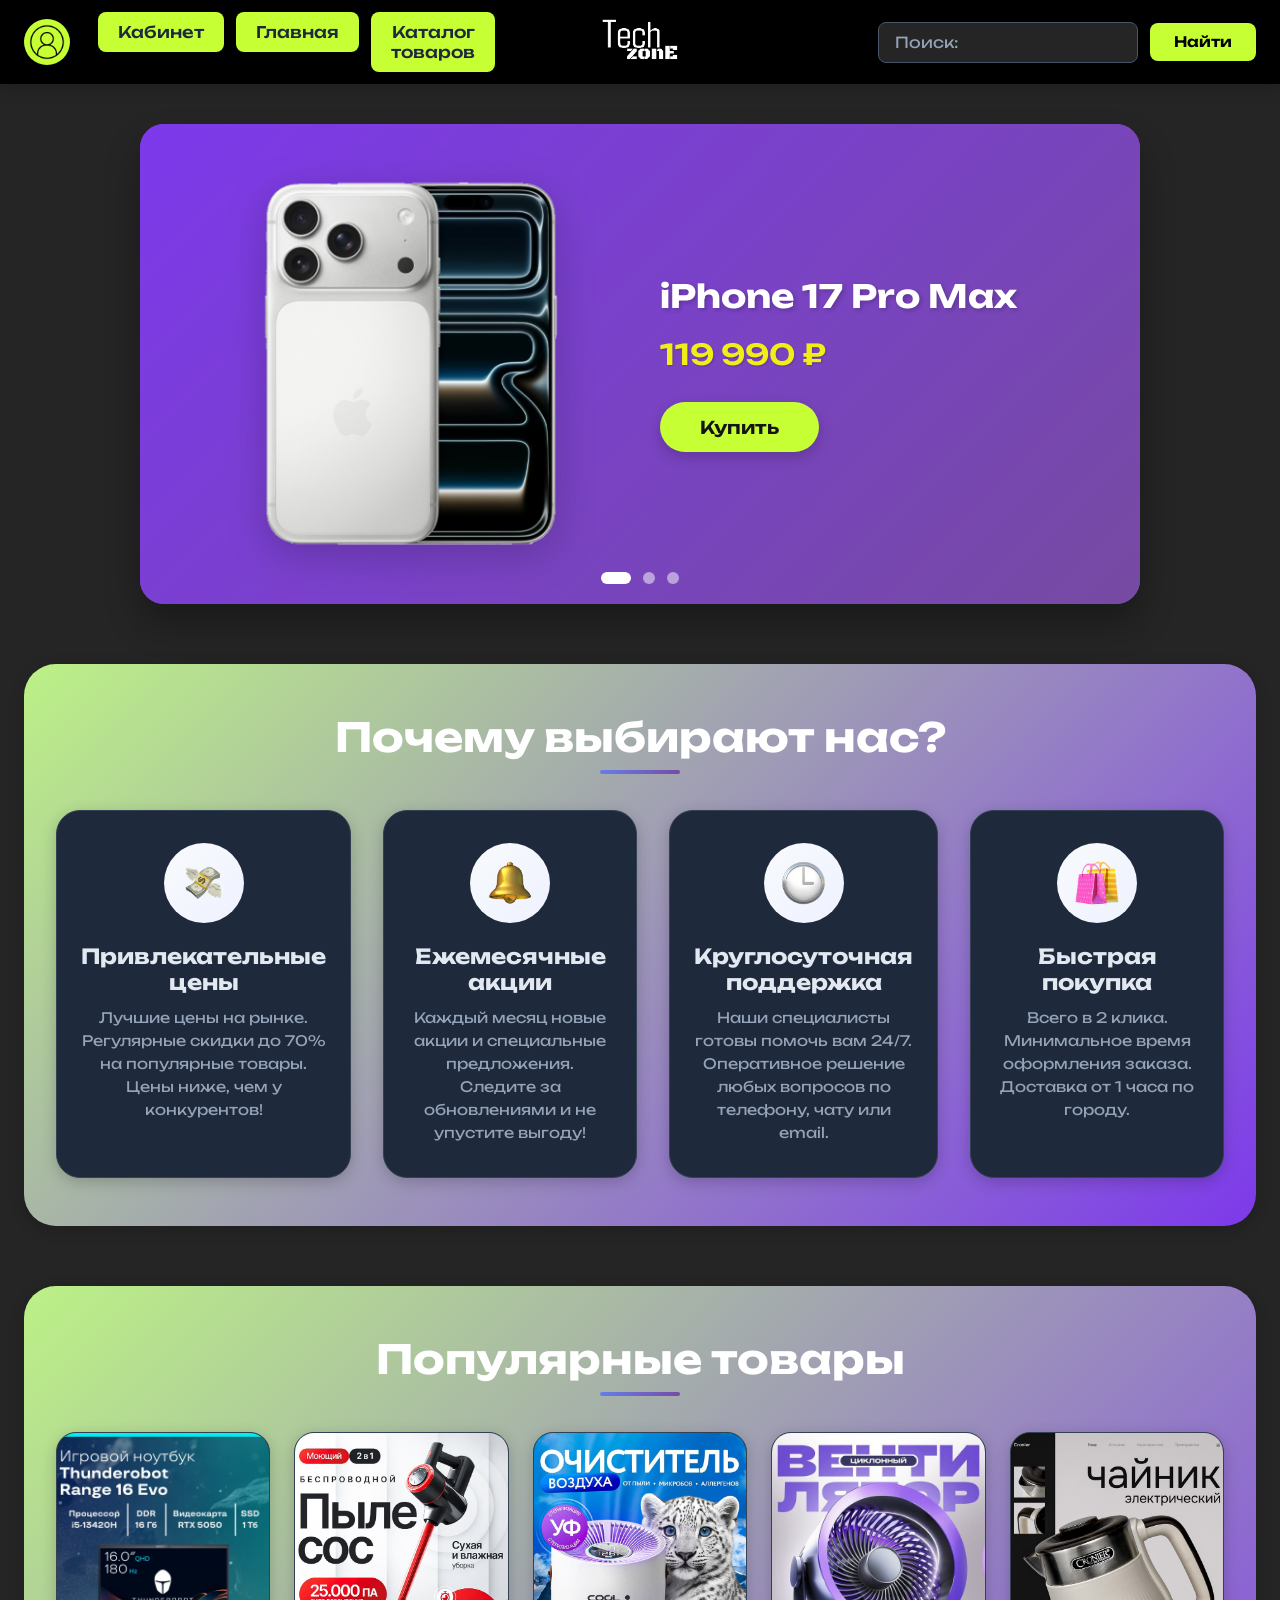
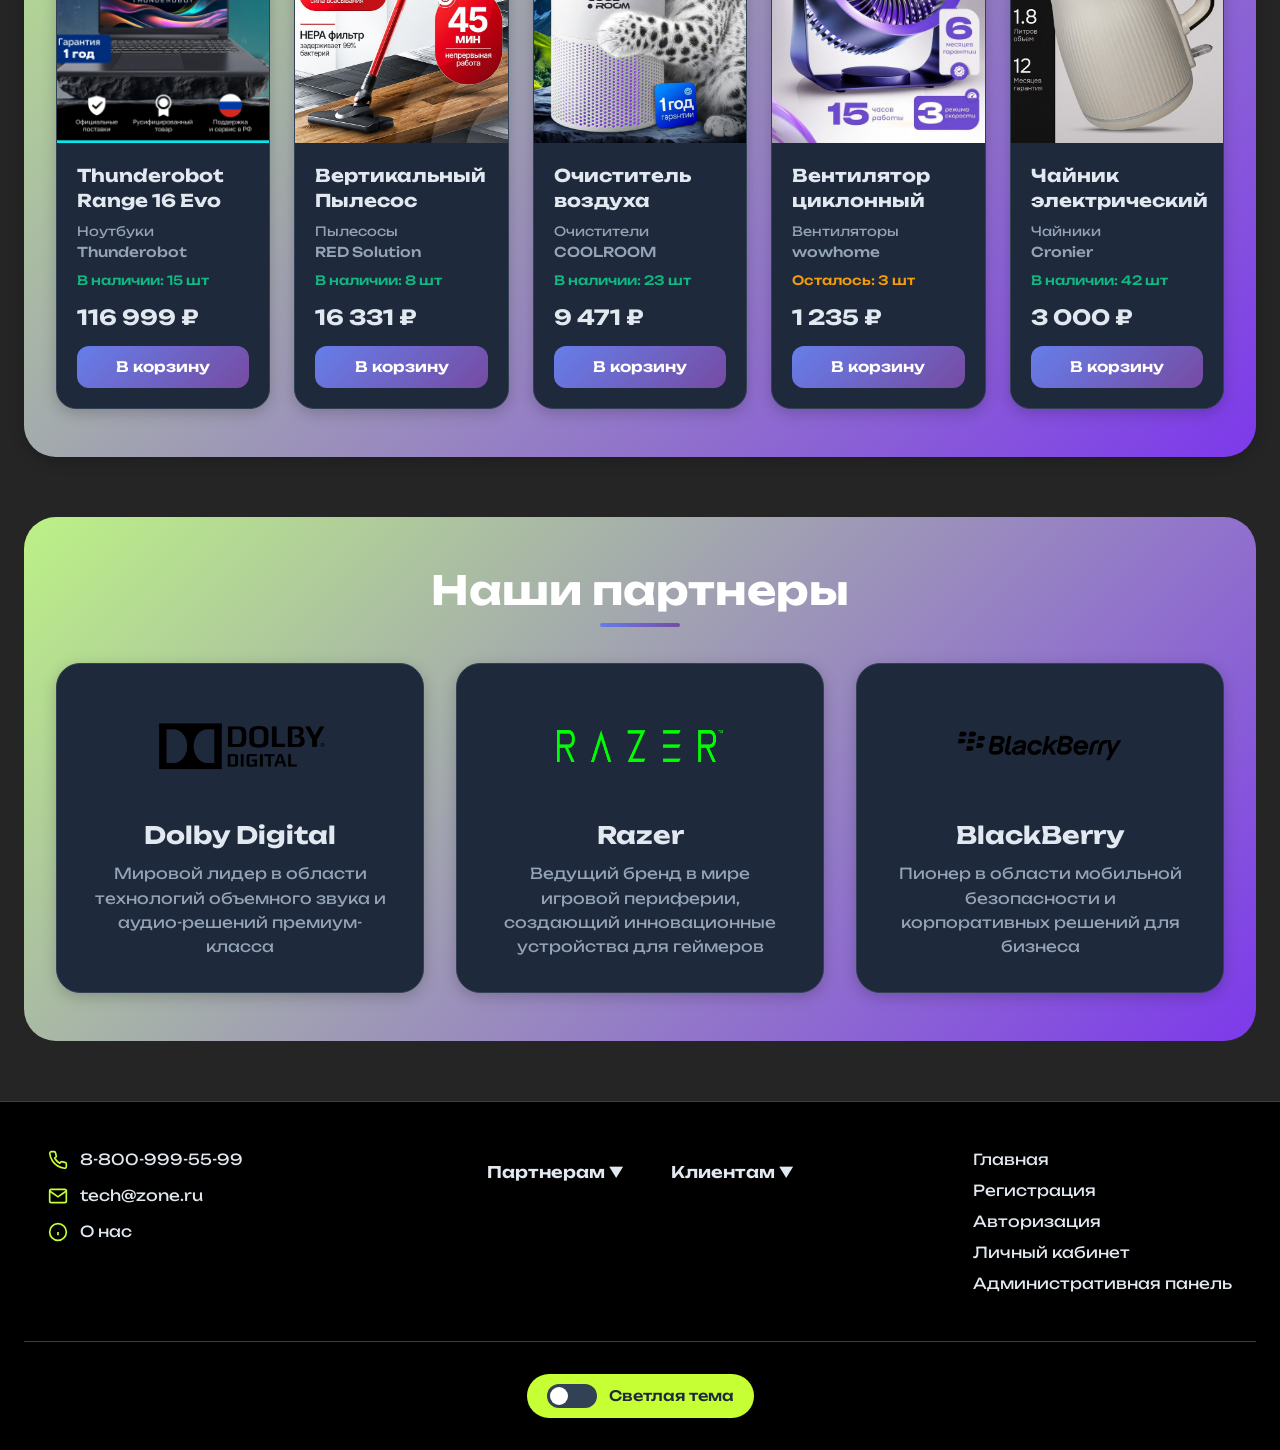
==== index.html @ 3b353078 "Initial commit" ====
<!DOCTYPE html>
<html lang="en">
<head>
    <meta charset="UTF-8">
    <meta name="viewport" content="width=device-width, initial-scale=1.0">
    <title>TechzonE</title>
    <link rel="stylesheet" href="style.css">
</head>
<body>

    <!--чекбокс переключения темы -->
    <input type="checkbox" id="theme-toggle" class="theme-toggle-input">

    <header class="header">
        <div class="header-container">

            <!--левая часть шапки-->
            <div class="left-section">
              <a href="profile.html">
                <div class="avatar">
                    <img src="imgaccount.png" alt="Личный кабинет">
                </div>
              </a>

                
                <!--три кнопки рядом с личным кабинетом-->
                <div class="nav-buttons">
                    <a href="profile.html">
                    <button class="nav-btn">Кабинет</button>
                    </a>
                    <a href="index.html">
                    <button class="nav-btn">Главная</button>
                    </a>
                    <a href="catalog.html">
                    <button class="nav-btn">Каталог товаров</button>
                    </a>
                </div>
                
                <!--бурегр-меню-->
                <details class="burger-menu">
                    <summary class="burger-summary">
                        <img src="imgcatalogwhite.png" alt="Меню">
                    </summary>
                    <div class="mobile-menu">
                        <button class="mobile-nav-btn">Поддержка</button>
                        <a href="index.html">
                        <button class="mobile-nav-btn">Главная</button>
                        </a>
                        <a href="catalog.html">
                        <button class="mobile-nav-btn">Каталог товаров</button>
                        </a>
                        
                        <div class="mobile-search-wrapper">
                            <input type="text" 
                                   class="mobile-search-input" 
                                   placeholder="Поиск:" 
                                   list="mobileCategorySuggestions">
                            <datalist id="mobileCategorySuggestions">
                                <option value="Смартфоны">
                                <option value="Ноутбуки">
                                <option value="Часы">
                            </datalist>
                            <button class="mobile-search-btn">Найти</button>
                        </div>
                        
                        <a href="profile.html">
                        <div class="mobile-avatar">
                            <img src="imgaccount.png" alt="Личный кабинет">
                            <span>Личный кабинет</span>
                        </div>
                        </a>
                    </div>
                </details>
            </div>

            <!--лого по центру-->
            <div class="logo-center">
                <img class="logo-img" src="logowhite.png" alt="Логотип сайта">
            </div>

            <!--поисковая строка-->
            <div class="search-wrapper">
                <input type="text" 
                       class="search-input" 
                       placeholder="Поиск:" 
                       list="categorySuggestions">
                <datalist id="categorySuggestions">
                    <option value="Смартфоны">
                    <option value="Ноутбуки">
                    <option value="Часы">
                </datalist>
                <button class="search-btn">Найти</button>
            </div>
        </div>
    </header>

    <main>
        <section class="slider-section">
            <div class="slider-container">
                <div class="slider-wrapper">
                    <input type="radio" name="slider" id="slide1" class="slider-input" checked>
                    <input type="radio" name="slider" id="slide2" class="slider-input">
                    <input type="radio" name="slider" id="slide3" class="slider-input">
                    
                    <div class="slides">

                        <!--слайдеры-->
                         <div class="slide">
                            <div class="slide-image">
                                <img src="iphon.png" alt="Iphon">
                            </div>
                            <div class="slide-info">
                                <h2 class="slide-title">iPhone 17 Pro Max</h2>
                                <div class="slide-price">119 990 ₽</div>
                                <button class="buy-btn">Купить</button>
                            </div>
                        </div>

                        <div class="slide">
                            <div class="slide-image">
                                <img src="kolonka.png" alt="Колонка">
                            </div>
                            <div class="slide-info">
                                <h2 class="slide-title">Яндекс станция 2</h2>
                                <div class="slide-price">14 999 ₽</div>
                                <button class="buy-btn">Купить</button>
                            </div>
                        </div>

                        <div class="slide">
                            <div class="slide-image">
                                <img src="nayshniki.png" alt="Наушники">
                            </div>
                            <div class="slide-info">
                                <h2 class="slide-title">Наушники - Sony WH-1000XM6</h2>
                                <div class="slide-price">29 990 ₽</div>
                                <button class="buy-btn">Купить</button>
                            </div>
                        </div>
                    </div>

                    <div class="slider-dots">
                        <label for="slide1" class="dot"></label>
                        <label for="slide2" class="dot"></label>
                        <label for="slide3" class="dot"></label>
                    </div>
                </div>
            </div>
        </section>

        <!--преимущества-->
        <section class="advantages-section">
            <div class="advantages-container">
                <h2 class="advantages-title">Почему выбирают нас?</h2>
                <div class="advantages-grid">
                    <div class="advantage-card">
                        <div class="advantage-icon">
                            <img src="money.png" alt="Привлекательные цены">
                        </div>
                        <div class="advantage-content">
                            <h3 class="advantage-title">Привлекательные цены</h3>
                            <p class="advantage-description">Лучшие цены на рынке. Регулярные скидки до 70% на популярные товары. Цены ниже, чем у конкурентов!</p>
                        </div>
                    </div>
                    
                    <div class="advantage-card">
                        <div class="advantage-icon">
                            <img src="bell.png" alt="Ежемесячные акции">
                        </div>
                        <div class="advantage-content">
                            <h3 class="advantage-title">Ежемесячные акции</h3>
                            <p class="advantage-description">Каждый месяц новые акции и специальные предложения. Следите за обновлениями и не упустите выгоду!</p>
                        </div>
                    </div>
                    
                    <div class="advantage-card">
                        <div class="advantage-icon">
                            <img src="clock.png" alt="Круглосуточная поддержка">
                        </div>
                        <div class="advantage-content">
                            <h3 class="advantage-title">Круглосуточная поддержка</h3>
                            <p class="advantage-description">Наши специалисты готовы помочь вам 24/7. Оперативное решение любых вопросов по телефону, чату или email.</p>
                        </div>
                    </div>
                    
                    <div class="advantage-card">
                        <div class="advantage-icon">
                            <img src="bags.png" alt="Быстрая покупка">
                        </div>
                        <div class="advantage-content">
                            <h3 class="advantage-title">Быстрая покупка</h3>
                            <p class="advantage-description">Всего в 2 клика. Минимальное время оформления заказа. Доставка от 1 часа по городу.</p>
                        </div>
                    </div>
                </div>
            </div>
        </section>

        <!--популярные товары-->
        <section class="products-section">
            <div class="products-container">
                <h2 class="products-title">Популярные товары</h2>
                <div class="products-grid">
                    <div class="product-card">
                        <div class="product-image">
                            <img src="laptop.png" alt="Ноутбук">
                        </div>
                        <div class="product-info">
                            <h3 class="product-name">Thunderobot Range 16 Evo</h3>
                            <div class="product-category">Ноутбуки</div>
                            <div class="product-brand">Thunderobot</div>
                            <div class="product-stock stock-in">В наличии: 15 шт</div>
                            <div class="product-price">116 999 ₽</div>
                            <button class="cart-btn">В корзину</button>
                        </div>
                    </div>
                    
                    <div class="product-card">
                        <div class="product-image">
                            <img src="sos.jpg" alt="Пылесос">
                        </div>
                        <div class="product-info">
                            <h3 class="product-name">Вертикальный Пылесос</h3>
                            <div class="product-category">Пылесосы</div>
                            <div class="product-brand">RED Solution</div>
                            <div class="product-stock stock-in">В наличии: 8 шт</div>
                            <div class="product-price">16 331 ₽</div>
                            <button class="cart-btn">В корзину</button>
                        </div>
                    </div>
                    
                    <div class="product-card">
                        <div class="product-image">
                            <img src="ochistitel.jpg" alt="Очиститель">
                        </div>
                        <div class="product-info">
                            <h3 class="product-name">Очиститель воздуха</h3>
                            <div class="product-category">Очистители</div>
                            <div class="product-brand">COOLROOM</div>
                            <div class="product-stock stock-in">В наличии: 23 шт</div>
                            <div class="product-price">9 471 ₽</div>
                            <button class="cart-btn">В корзину</button>
                        </div>
                    </div>
                    
                    <div class="product-card">
                        <div class="product-image">
                            <img src="ventilator.jpg" alt="Вентилятор">
                        </div>
                        <div class="product-info">
                            <h3 class="product-name">Вентилятор циклонный</h3>
                            <div class="product-category">Вентиляторы</div>
                            <div class="product-brand">wowhome</div>
                            <div class="product-stock stock-low">Осталось: 3 шт</div>
                            <div class="product-price">1 235 ₽</div>
                            <button class="cart-btn">В корзину</button>
                        </div>
                    </div>
                    
                    <div class="product-card">
                        <div class="product-image">
                            <img src="chainik.jpg" alt="Чайник">
                        </div>
                        <div class="product-info">
                            <h3 class="product-name">Чайник электрический</h3>
                            <div class="product-category">Чайники</div>
                            <div class="product-brand">Cronier</div>
                            <div class="product-stock stock-in">В наличии: 42 шт</div>
                            <div class="product-price">3 000 ₽</div>
                            <button class="cart-btn">В корзину</button>
                        </div>
                    </div>
                </div>
            </div>
        </section>

        <!--ппартнеры-->
        <section class="partners-section">
            <div class="partners-container">
                <h2 class="partners-title">Наши партнеры</h2>
                <div class="partners-grid">
                    <div class="partner-card">
                        <div class="partner-logo">
                            <img src="dolby.png" alt="Dolby Digital">
                        </div>
                        <div class="partner-info">
                            <h3 class="partner-name">Dolby Digital</h3>
                            <p class="partner-description">Мировой лидер в области технологий объемного звука и аудио-решений премиум-класса</p>
                        </div>
                    </div>
                    
                    <div class="partner-card">
                        <div class="partner-logo">
                            <img src="razer.png" alt="Razer">
                        </div>
                        <div class="partner-info">
                            <h3 class="partner-name">Razer</h3>
                            <p class="partner-description">Ведущий бренд в мире игровой периферии, создающий инновационные устройства для геймеров</p>
                        </div>
                    </div>
                    
                    <div class="partner-card">
                        <div class="partner-logo">
                            <img src="blackberry.png" alt="BlackBerry">
                        </div>
                        <div class="partner-info">
                            <h3 class="partner-name">BlackBerry</h3>
                            <p class="partner-description">Пионер в области мобильной безопасности и корпоративных решений для бизнеса</p>
                        </div>
                    </div>
                </div>
            </div>
        </section>
    </main>

    <!--подвал-->
    <footer class="footer">
        <div class="footer-container">

            <!--левая часть подвала-->
            <div class="footer-left">
                <div class="footer-contacts">
                    <div class="contact-item">
                        <svg class="contact-icon" width="20" height="20" viewBox="0 0 24 24" fill="none" stroke="currentColor" stroke-width="2">
                            <path d="M22 16.92v3a2 2 0 0 1-2.18 2 19.79 19.79 0 0 1-8.63-3.07 19.5 19.5 0 0 1-6-6 19.79 19.79 0 0 1-3.07-8.67A2 2 0 0 1 4.11 2h3a2 2 0 0 1 2 1.72c.127.96.362 1.903.7 2.81a2 2 0 0 1-.45 2.11L8.09 9.91a16 16 0 0 0 6 6l1.27-1.27a2 2 0 0 1 2.11-.45c.907.338 1.85.573 2.81.7A2 2 0 0 1 22 16.92z"/>
                            </svg>
                        <a href="tel:8-800-999-55-99">8-800-999-55-99</a>
                    </div>
                    <div class="contact-item">
                        <svg class="contact-icon" width="20" height="20" viewBox="0 0 24 24" fill="none" stroke="currentColor" stroke-width="2">
                            <path d="M4 4h16c1.1 0 2 .9 2 2v12c0 1.1-.9 2-2 2H4c-1.1 0-2-.9-2-2V6c0-1.1.9-2 2-2z"/>
                            <polyline points="22,6 12,13 2,6"/>
                        </svg>
                        <a href="mailto:tech@zone.ru">tech@zone.ru</a>
                    </div>
                    <div class="contact-item about-link">
                        <svg class="contact-icon" width="20" height="20" viewBox="0 0 24 24" fill="none" stroke="currentColor" stroke-width="2">
                            <circle cx="12" cy="12" r="10"/>
                            <line x1="12" y1="16" x2="12" y2="12"/>
                            <line x1="12" y1="8" x2="12.01" y2="8"/>
                        </svg>
                        <a href="#about" class="about-us-link">О нас</a>
                    </div>
                </div>
            </div>

            <!--середина подвала-->
            <div class="footer-middle">
                <div class="dropdown-section">
                    <div class="dropdown">
                        <button class="dropdown-btn">Партнерам ▼</button>
                        <div class="dropdown-content">
                            <a href="#">Партнерская программа</a>
                            <a href="#">Оптовые закупки</a>
                            <a href="#">Франчайзинг</a>
                            <a href="#">Рекламодателям</a>
                        </div>
                    </div>

                    <div class="dropdown">
                        <button class="dropdown-btn">Клиентам ▼</button>
                        <div class="dropdown-content">
                            <a href="#">Поддержка</a>
                            <a href="#">Доставка и оплата</a>
                            <a href="#">Возврат и гарантия</a>
                            <a href="#">Программа лояльности</a>
                        </div>
                    </div>
                </div>
            </div>

            <!--правая часть подвала-->
            <div class="footer-right">
                <div class="footer-nav">
                    <a href="index.html" class="footer-nav-link">Главная</a>
                    <a href="register.html" class="footer-nav-link">Регистрация</a>
                    <a href="login.html" class="footer-nav-link">Авторизация</a>
                    <a href="profile.html" class="footer-nav-link">Личный кабинет</a>
                    <a href="admin.html" class="footer-nav-link">Административная панель</a>
                </div>
            </div>
        </div>
        
        <!--кнопка ывбора темы-->
        <div class="theme-switch-wrapper">
            <label for="theme-toggle" class="theme-toggle-label">
                <span class="theme-toggle-slider"></span>
                <span class="theme-toggle-text">Светлая тема</span>
            </label>
        </div>
    </footer>
</body>
</html>
---- style.css ----
/*шрифт Google Fonts*/
@import url('https://fonts.googleapis.com/css2?family=Unbounded:wght@200;300;400;500;600;700;800;900&display=swap');

/*темная тема(по умолч.)*/
:root {
    --bg-body: #252525;
    --bg-header: #000000;
    --bg-card: #1e293b;
    --bg-footer: #000000;
    --text-primary: #e2e8f0;
    --text-secondary: #94a3b8;
    --text-light: #ffffff;
    --border-color: #334155;
    --button-bg: #c6ff33;
    --button-hover: #a8d42a;
    --input-border: #475569;
    --shadow: 0 4px 15px rgba(0, 0, 0, 0.2);
    --shadow-hover: 0 20px 35px rgba(0, 0, 0, 0.3);
    --footer-text: #e2e8f0;
    --footer-link: #e2e8f0;
    --dropdown-bg: #1e293b;
    --dropdown-text: #ffffff;
    --slider-bg: linear-gradient(135deg, #7d39eb 0%, #764ba2 100%);
    --advantages-bg: linear-gradient(135deg, #bcf186 0%, #7d39eb 100%);
    --products-bg: linear-gradient(135deg, #bcf186 0%, #7d39eb 100%);
    --partners-bg: linear-gradient(135deg, #bcf186 0%, #7d39eb 100%);
    --card-bg: #1e293b;
    --card-text: #e2e8f0;
}

/*светлая тема*/
#theme-toogle:checked
#theme-toggle:checked ~ body,
#theme-toggle:checked ~ * {
    --bg-body: #ffffff;
    --bg-header: #ffffff;
    --bg-card: #ffffff;
    --bg-footer: #ffffff;
    --text-primary: #1e293b;
    --text-secondary: #64748b;
    --text-light: #1e293b;
    --border-color: #ffffff;
    --button-bg: #c6ff33;
    --button-hover: #a8d42a;
    --input-border: #cbd5e1;
    --shadow: 0 4px 15px rgba(0, 0, 0, 0.05);
    --shadow-hover: 0 20px 35px rgba(0, 0, 0, 0.1);
    --footer-text: #1e293b;
    --footer-link: #1e293b;
    --dropdown-bg: #ffffff;
    --dropdown-text: #1e293b;
    --slider-bg: linear-gradient(135deg, #667eea 0%, #764ba2 100%);
    --advantages-bg: linear-gradient(135deg, #bcf186 0%, #7d39eb 100%);
    --products-bg: linear-gradient(135deg, #bcf186 0%, #7d39eb 100%);
    --partners-bg: linear-gradient(135deg, #bcf186 0%, #7d39eb 100%);
    --card-bg: #ffffff;
    --card-text: #1e293b;
}

* {
    margin: 0;
    padding: 0;
    box-sizing: border-box;
    font-family: "Unbounded", "Segoe UI", "Arial", sans-serif;
}

body {
    background: var(--bg-body);
    min-height: 100vh;
    transition: background 0.3s ease, color 0.3s ease;
}

/*шляпа*/
.header {
    background: var(--bg-header);
    box-shadow: var(--shadow);
    position: sticky;
    top: 0;
    z-index: 100;
    width: 100%;
    transition: background 0.3s ease;
}

.header-container {
    width: 100%;
    padding: 12px 24px;
    display: flex;
    align-items: center;
    justify-content: space-between;
    position: relative;
}

.left-section {
    display: flex;
    align-items: center;
    gap: 28px;
    flex-shrink: 0;
    width: 33.33%;
}

.avatar {
    cursor: pointer;
    transition: transform 0.2s ease;
}

.avatar img {
    width: 46px;
    height: 46px;
    border-radius: 50%;
    object-fit: cover;
    background: #c6ff33;
    display: block;
}

.avatar:hover {
    transform: scale(1.02);
}

.nav-buttons {
    display: flex;
    gap: 12px;
}

.nav-btn {
    background: var(--button-bg);
    border: none;
    font-size: 1rem;
    font-weight: 500;
    padding: 10px 20px;
    border-radius: 8px;
    cursor: pointer;
    transition: all 0.2s;
    color: #1e293b;
    font-family: inherit;
}

.nav-btn:hover {
    background: var(--button-hover);
    transform: translateY(-1px);
}

.burger-menu {
    display: none;
}

.burger-menu summary {
    list-style: none;
    cursor: pointer;
}

.burger-menu summary::-webkit-details-marker {
    display: none;
}

.burger-summary {
    cursor: pointer;
    padding: 8px;
    transition: opacity 0.2s;
}

.burger-summary img {
    width: 55px;
    height: 30px;
    display: block;
}
.mobile-menu {
    position: absolute;
    top: 100%;
    right: 0;
    width: 320px;
    background: var(--bg-card);
    border-radius: 12px;
    box-shadow: var(--shadow-hover);
    padding: 16px;
    display: flex;
    flex-direction: column;
    gap: 12px;
    z-index: 1000;
    margin-top: 8px;
}

.logo-center {
    position: absolute;
    left: 50%;
    top: 50%;
    transform: translate(-50%, -50%);
    z-index: 1;
    pointer-events: none;
}

.logo-img {
    height: 90px;
    width: auto;
    display: block;
    object-fit: contain;
    pointer-events: auto;
    cursor: pointer;
}

.search-wrapper {
    flex-shrink: 0;
    display: flex;
    align-items: center;
    gap: 12px;
    width: 33.33%;
    justify-content: flex-end;
}

.search-input {
    width: 260px;
    padding: 10px 16px;
    font-size: 0.95rem;
    border: 1px solid var(--input-border);
    border-radius: 8px;
    outline: none;
    font-family: inherit;
    color: var(--text-primary);
    background: var(--bg-body);
    transition: all 0.2s;
}

.search-input:focus {
    border-color: #3b82f6;
    box-shadow: 0 0 0 3px rgba(59, 130, 246, 0.1);
}

.search-input::placeholder {
    color: var(--text-secondary);
}

.search-btn {
    background: var(--button-bg);
    border: none;
    color: rgb(0, 0, 0);
    padding: 10px 24px;
    border-radius: 8px;
    font-weight: 600;
    font-size: 0.9rem;
    cursor: pointer;
    transition: background 0.2s;
    font-family: inherit;
    white-space: nowrap;
}

.search-btn:hover {
    background: var(--button-hover);
}

.mobile-nav-btn {
    background: var(--button-bg);
    border: none;
    font-size: 0.95rem;
    font-weight: 500;
    padding: 12px 16px;
    border-radius: 8px;
    cursor: pointer;
    transition: all 0.2s;
    color: #1e293b;
    font-family: inherit;
    text-align: left;
    width: 100%;
}

.mobile-nav-btn:hover {
    background: var(--button-hover);
}

.mobile-search-wrapper {
    display: flex;
    flex-direction: column;
    gap: 8px;
    width: 100%;
}

.mobile-search-input {
    width: 100%;
    padding: 12px 16px;
    font-size: 0.9rem;
    border: 1px solid var(--input-border);
    border-radius: 8px;
    outline: none;
    font-family: inherit;
    color: var(--text-primary);
    background: var(--bg-body);
}

.mobile-search-btn {
    background: var(--button-bg);
    border: none;
    color: rgb(0, 0, 0);
    padding: 12px 16px;
    border-radius: 8px;
    font-weight: 600;
    font-size: 0.9rem;
    cursor: pointer;
    transition: background 0.2s;
    font-family: inherit;
    width: 100%;
}

.mobile-search-btn:hover {
    background: var(--button-hover);
}

.mobile-avatar {
    display: flex;
    align-items: center;
    gap: 12px;
    padding: 12px 16px;
    background: var(--button-bg);
    border-radius: 8px;
    margin-top: 4px;
    cursor: pointer;
}

.mobile-avatar img {
    width: 40px;
    height: 40px;
    border-radius: 50%;
    object-fit: cover;
    border: 2px solid #e2e8f0;
}

.mobile-avatar span {
    font-size: 0.9rem;
    font-weight: 500;
    color: #1e293b;
}

/*адаптивность шляпы под разные версии*/
@media (max-width: 768px) {
    .nav-buttons {
        display: none;
    }
    
    .search-wrapper {
        display: none;
    }
    
    .burger-menu {
        display: block;
        position: relative;
    }
    
    .logo-center {
        position: static;
        transform: none;
        margin-left: auto;
        pointer-events: auto;
    }
    
    .header-container {
        justify-content: space-between;
        padding: 12px 20px;
    }
    
    .left-section {
        gap: 16px;
        width: auto;
        position: relative;
    }
    
    .mobile-menu {
        right: 0;
        left: auto;
        width: 300px;
    }
}

@media (max-width: 480px) {
    .mobile-menu {
        width: 280px;
        right: -5px;
    }
}
@media (max-width: 360px) {
    .header-container {
        padding: 10px 16px;
    }
    
    .avatar img {
        width: 36px;
        height: 36px;
    }
    
    .burger-summary img {
        width: 45px;
        height: 25px;
    }
    
    .logo-img {
        height: 36px;
    }
    
    .mobile-menu {
        width: 260px;
        right: -5px;
        padding: 12px;
    }
}

/*слайдеры*/
.slider-section {
    max-width: 1200px;
    margin: 40px auto;
    padding: 0 24px;
}

.slider-container {
    position: relative;
    max-width: 1000px;
    margin: 0 auto;
    overflow: hidden;
    border-radius: 24px;
    background: var(--slider-bg);
    box-shadow: var(--shadow-hover);
}

.slider-wrapper {
    position: relative;
}

.slider-input {
    display: none;
}

.slides {
    display: flex;
    transition: transform 0.5s ease-in-out;
}

.slide {
    min-width: 100%;
    display: flex;
    align-items: center;
    justify-content: space-between;
    padding: 40px 60px;
    gap: 40px;
    background: var(--slider-bg);
}

#slide1:checked ~ .slides {
    transform: translateX(0);
}

#slide2:checked ~ .slides {
    transform: translateX(-100%);
}

#slide3:checked ~ .slides {
    transform: translateX(-200%);
}

.slide-image {
    flex: 1;
    display: flex;
    align-items: center;
    justify-content: center;
    min-height: 400px;
    position: relative;
}

.slide-image img {
    max-width: 100%;
    max-height: 380px;
    width: auto;
    height: auto;
    object-fit: contain;
    transition: transform 0.3s ease;
    filter: drop-shadow(0 10px 20px rgba(0, 0, 0, 0.2));
    display: block;
    margin: 0 auto;
}

.slide-image img:hover {
    transform: scale(1.05);
}

.slide-info {
    flex: 1;
    color: var(--text-light);
    text-align: left;
}

.slide-title {
    font-size: 2rem;
    font-weight: 700;
    margin-bottom: 20px;
    text-shadow: 2px 2px 4px rgba(0, 0, 0, 0.2);
}

.slide-price {
    font-size: 1.8rem;
    font-weight: 600;
    margin-bottom: 30px;
    color: #f1ee17;
    text-shadow: 1px 1px 2px rgba(0, 0, 0, 0.2);
}

.buy-btn {
    background: linear-gradient(135deg, #c6ff33, #c6ff33);
    color: rgb(20, 20, 20);
    border: none;
    padding: 14px 40px;
    font-size: 1.1rem;
    font-weight: 600;
    border-radius: 50px;
    cursor: pointer;
    transition: all 0.3s ease;
    box-shadow: 0 5px 15px rgba(0, 0, 0, 0.2);
    font-family: inherit;
}

.buy-btn:hover {
    transform: translateY(-3px);
    box-shadow: 0 8px 25px rgba(0, 0, 0, 0.3);
    background: linear-gradient(135deg, #a8d42a, #a8d42a);
}

.slider-dots {
    position: absolute;
    bottom: 20px;
    left: 50%;
    transform: translateX(-50%);
    display: flex;
    gap: 12px;
    z-index: 10;
}

.dot {
    width: 12px;
    height: 12px;
    background: rgba(255, 255, 255, 0.5);
    border-radius: 50%;
    cursor: pointer;
    transition: all 0.3s ease;
}

#slide1:checked ~ .slider-dots label:nth-child(1),
#slide2:checked ~ .slider-dots label:nth-child(2),
#slide3:checked ~ .slider-dots label:nth-child(3) {
    background: white;
    width: 30px;
    border-radius: 10px;
}

.dot:hover {
    background: rgba(255, 255, 255, 0.8);
    transform: scale(1.2);
}
/*адаптивность версий под слайдеры*/
@media (max-width: 768px) {
    .slide {
        flex-direction: column;
        padding: 30px 20px;
        text-align: center;
    }
    
    .slide-info {
        text-align: center;
    }
    
    .slide-title {
        font-size: 1.5rem;
    }
    
    .slide-price {
        font-size: 1.3rem;
    }
    
    .slide-image {
        min-height: 280px;
    }
    
    .slide-image img {
        max-height: 260px;
    }
}

@media (max-width: 480px) {
    .slide {
        padding: 20px 15px;
    }
    
    .slide-title {
        font-size: 1.2rem;
    }
    
    .slide-price {
        font-size: 1.1rem;
        margin-bottom: 20px;
    }
    
    .buy-btn {
        padding: 10px 30px;
        font-size: 0.9rem;
    }
    
    .slide-image {
        min-height: 220px;
    }
    
    .slide-image img {
        max-height: 200px;
    }
}
/*преимущества компании*/
.advantages-section {
    max-width: 1400px;
    margin: 60px auto;
    padding: 0 24px;
}

.advantages-container {
    background: var(--advantages-bg);
    border-radius: 32px;
    padding: 48px 32px;
    box-shadow: var(--shadow);
}

.advantages-title {
    text-align: center;
    font-size: 2.5rem;
    font-weight: 700;
    color: var(--text-light);
    margin-bottom: 48px;
    position: relative;
}

.advantages-title::after {
    content: '';
    position: absolute;
    bottom: -12px;
    left: 50%;
    transform: translateX(-50%);
    width: 80px;
    height: 4px;
    background: linear-gradient(135deg, #667eea 0%, #764ba2 100%);
    border-radius: 2px;
}

.advantages-grid {
    display: grid;
    grid-template-columns: repeat(4, 1fr);
    gap: 32px;
}

.advantage-card {
    background: var(--card-bg);
    border-radius: 24px;
    padding: 32px 24px;
    text-align: center;
    transition: all 0.3s ease;
    box-shadow: var(--shadow);
    border: 1px solid var(--border-color);
}

.advantage-card:hover {
    transform: translateY(-8px);
    box-shadow: var(--shadow-hover);
}

.advantage-icon {
    width: 80px;
    height: 80px;
    margin: 0 auto 20px;
    display: flex;
    align-items: center;
    justify-content: center;
    background: linear-gradient(135deg, #f8fafc 0%, #eef2ff 100%);
    border-radius: 50%;
    transition: all 0.3s ease;
}

.advantage-icon img {
    width: 100px;
    height: 100px;
    object-fit: contain;
    transition: transform 0.3s ease;
}

.advantage-card:hover .advantage-icon {
    transform: scale(1.05);
}

.advantage-card:hover .advantage-icon img {
    transform: scale(1.1);
}

.advantage-title {
    font-size: 1.3rem;
    font-weight: 700;
    color: var(--card-text);
    margin-bottom: 12px;
}

.advantage-card:hover .advantage-title {
    background: linear-gradient(135deg, #667eea 0%, #764ba2 100%);
    -webkit-background-clip: text;
    -webkit-text-fill-color: transparent;
    background-clip: text;
}

.advantage-description {
    font-size: 0.9rem;
    line-height: 1.6;
    color: var(--text-secondary);
    margin: 0;
}
/*адаптивность версий под преимущества*/
@media (max-width: 1024px) {
    .advantages-grid {
        grid-template-columns: repeat(2, 1fr);
        gap: 24px;
    }
    
    .advantages-title {
        font-size: 2rem;
    }
}

@media (max-width: 768px) {
    .advantages-section {
        margin: 40px auto;
        padding: 0 16px;
    }
    
    .advantages-container {
        padding: 32px 20px;
    }
    
    .advantages-title {
        font-size: 1.6rem;
        margin-bottom: 32px;
    }
    
    .advantages-grid {
        grid-template-columns: 1fr;
        gap: 20px;
    }
    
    .advantage-card {
        padding: 24px 20px;
        display: flex;
        align-items: center;
        text-align: left;
        gap: 20px;
    }
    
    .advantage-icon {
        width: 70px;
        height: 70px;
        margin: 0;
        flex-shrink: 0;
    }
    
    .advantage-icon img {
        width: 40px;
        height: 40px;
    }
    
    .advantage-content {
        text-align: left;
        flex: 1;
    }
    
    .advantage-title {
        font-size: 1.1rem;
        margin-bottom: 6px;
    }
}

/*популярные товары*/
.products-section {
    max-width: 1400px;
    margin: 60px auto;
    padding: 0 24px;
}

.products-container {
    background: var(--products-bg);
    border-radius: 32px;
    padding: 48px 32px;
    box-shadow: var(--shadow);
}

.products-title {
    text-align: center;
    font-size: 2.5rem;
    font-weight: 700;
    color: var(--text-light);
    margin-bottom: 48px;
    position: relative;
}

.products-title::after {
    content: '';
    position: absolute;
    bottom: -12px;
    left: 50%;
    transform: translateX(-50%);
    width: 80px;
    height: 4px;
    background: linear-gradient(135deg, #667eea 0%, #764ba2 100%);
    border-radius: 2px;
}

.products-grid {
    display: grid;
    grid-template-columns: repeat(5, 1fr);
    gap: 24px;
}
.product-card {
    background: var(--card-bg);
    border-radius: 20px;
    overflow: hidden;
    box-shadow: var(--shadow);
    transition: all 0.3s ease;
    border: 1px solid var(--border-color);
}

.product-card:hover {
    transform: translateY(-8px);
    box-shadow: var(--shadow-hover);
}

.product-image {
    width: 100%;
    height: 310px;
    overflow: hidden;
    background: var(--bg-body);
    display: flex;
    align-items: center;
    justify-content: center;
}

.product-image img {
    width: 100%;
    height: 100%;
    object-fit: cover;
    transition: transform 0.3s ease;
}

.product-card:hover .product-image img {
    transform: scale(1.05);
}

.product-info {
    padding: 20px;
}

.product-name {
    font-size: 1.1rem;
    font-weight: 700;
    color: var(--card-text);
    margin-bottom: 8px;
    line-height: 1.4;
    min-height: 52px;
}

.product-category {
    font-size: 0.8rem;
    color: var(--text-secondary);
    margin-bottom: 4px;
}

.product-brand {
    font-size: 0.85rem;
    color: var(--text-secondary);
    margin-bottom: 8px;
    font-weight: 500;
}

.product-stock {
    font-size: 0.8rem;
    padding: 4px 0;
    margin-bottom: 12px;
    font-weight: 500;
}

.stock-in {
    color: #10b981;
}

.stock-low {
    color: #f59e0b;
}

.product-price {
    font-size: 1.3rem;
    font-weight: 700;
    color: var(--card-text);
    margin-bottom: 16px;
}

.cart-btn {
    width: 100%;
    background: linear-gradient(135deg, #667eea 0%, #764ba2 100%);
    color: white;
    border: none;
    padding: 12px 20px;
    border-radius: 12px;
    font-size: 0.9rem;
    font-weight: 600;
    cursor: pointer;
    transition: all 0.3s ease;
    font-family: inherit;
}

.cart-btn:hover {
    transform: translateY(-2px);
    box-shadow: 0 5px 15px rgba(102, 126, 234, 0.4);
}
/*адаптивность версий под популярные товары*/
@media (max-width: 1024px) {
    .products-grid {
        grid-template-columns: repeat(3, 1fr);
        gap: 20px;
    }
    
    .products-title {
        font-size: 2rem;
    }
}

@media (max-width: 768px) {
    .products-section {
        margin: 40px auto;
        padding: 0 16px;
    }
    
    .products-container {
        padding: 32px 20px;
    }
    
    .products-title {
        font-size: 1.6rem;
        margin-bottom: 32px;
    }
    
    .products-grid {
        grid-template-columns: repeat(2, 1fr);
        gap: 16px;
    }
    
    .product-image {
        height: 180px;
    }
}

@media (max-width: 480px) {
    .products-grid {
        grid-template-columns: 1fr;
        gap: 20px;
    }
    
    .product-image {
        height: 200px;
    }
}

/*партнеры*/
.partners-section {
    max-width: 1400px;
    margin: 60px auto;
    padding: 0 24px;
}

.partners-container {
    background: var(--partners-bg);
    border-radius: 32px;
    padding: 48px 32px;
}

.partners-title {
    text-align: center;
    font-size: 2.5rem;
    font-weight: 700;
    color: var(--text-light);
    margin-bottom: 48px;
    position: relative;
}

.partners-title::after {
    content: '';
    position: absolute;
    bottom: -12px;
    left: 50%;
    transform: translateX(-50%);
    width: 80px;
    height: 4px;
    background: linear-gradient(135deg, #667eea 0%, #764ba2 100%);
    border-radius: 2px;
}

.partners-grid {
    display: grid;
    grid-template-columns: repeat(3, 1fr);
    gap: 32px;
}

.partner-card {
    background: var(--card-bg);
    border-radius: 24px;
    padding: 32px;
    text-align: center;
    transition: all 0.3s ease;
    box-shadow: var(--shadow);
    border: 1px solid var(--border-color);
}

.partner-card:hover {
    transform: translateY(-8px);
    box-shadow: var(--shadow-hover);
}

.partner-logo {
    width: 300px;
    height: 100px;
    margin: 0 auto 24px;
    display: flex;
    align-items: center;
    justify-content: center;
    background: var(--card-bg);
    border-radius: 16px;
    padding: 16px;
}

.partner-logo img {
    max-width: 100%;
    max-height: 100px;
    object-fit: contain;
    transition: transform 0.3s ease;
}
.partner-card:hover .partner-logo img {
    transform: scale(1.05);
}

.partner-name {
    font-size: 1.5rem;
    font-weight: 700;
    color: var(--card-text);
    margin-bottom: 12px;
}

.partner-card:hover .partner-name {
    background: linear-gradient(135deg, #667eea 0%, #764ba2 100%);
    -webkit-background-clip: text;
    -webkit-text-fill-color: transparent;
    background-clip: text;
}

.partner-description {
    font-size: 0.95rem;
    line-height: 1.6;
    color: var(--text-secondary);
    margin: 0;
}
/*адаптивность версий под партнеров*/
@media (max-width: 1024px) {
    .partners-title {
        font-size: 2rem;
    }
}

@media (max-width: 768px) {
    .partners-section {
        margin: 40px auto;
        padding: 0 16px;
    }
    
    .partners-container {
        padding: 32px 20px;
    }
    
    .partners-title {
        font-size: 1.6rem;
        margin-bottom: 32px;
    }
    
    .partners-grid {
        grid-template-columns: 1fr;
        gap: 24px;
    }
    
    .partner-card {
        padding: 24px;
    }
    
    .partner-logo {
        width: 150px;
        height: 80px;
    }
    
    .partner-logo img {
        max-height: 60px;
    }
    
    .partner-name {
        font-size: 1.2rem;
    }
}

/*подвалность*/
.footer {
    background: var(--bg-footer);
    color: var(--footer-text);
    padding: 48px 24px 32px;
    margin-top: 60px;
    border-top: 1px solid var(--border-color);
    transition: all 0.3s ease;
}

.footer-container {
    max-width: 1400px;
    margin: 0 auto;
    display: grid;
    grid-template-columns: 1fr 1fr 1fr;
    gap: 40px;
    padding: 0 24px;
}

.footer-left {
    display: flex;
    flex-direction: column;
}

.footer-contacts {
    display: flex;
    flex-direction: column;
    gap: 16px;
}

.contact-item {
    display: flex;
    align-items: center;
    gap: 12px;
}

.contact-icon {
    flex-shrink: 0;
    color: #c6ff33;
}

.contact-item a {
    color: var(--footer-link);
    text-decoration: none;
    transition: color 0.3s ease;
    font-size: 0.95rem;
}

.contact-item a:hover {
    color: #c6ff33;
}

.footer-middle {
    display: flex;
    justify-content: center;
}

.dropdown-section {
    display: flex;
    gap: 48px;
}

.dropdown {
    position: relative;
    display: inline-block;
}

.dropdown-btn {
    background: transparent;
    color: var(--footer-link);
    padding: 12px 0;
    font-size: 1rem;
    font-weight: 600;
    border: none;
    cursor: pointer;
    transition: color 0.3s ease;
    font-family: inherit;
}

.dropdown-btn:hover {
    color: #c6ff33;
}

.dropdown-content {
    display: none;
    position: absolute;
    background: var(--dropdown-bg);
    min-width: 220px;
    box-shadow: var(--shadow);
    border-radius: 8px;
    z-index: 1;
    margin-top: 8px;
}

.dropdown-content a {
    color: var(--dropdown-text);
    padding: 12px 16px;
    text-decoration: none;
    display: block;
    transition: all 0.3s ease;
    font-size: 0.9rem;
}

.dropdown-content a:hover {
    background-color: #c6ff33;
    border-radius: 8px;
    color: #1e293b;
}

.dropdown:hover .dropdown-content {
    display: block;
}

.footer-right {
    display: flex;
    justify-content: flex-end;
}

.footer-nav {
    display: flex;
    flex-direction: column;
    gap: 12px;
}

.footer-nav-link {
    color: var(--footer-link);
    text-decoration: none;
    transition: color 0.3s ease;
    font-size: 0.95rem;
}

.footer-nav-link:hover {
    color: #c6ff33;
}

/*свитч темы*/
.theme-toggle-input {
    display: none;
}

.theme-switch-wrapper {
    text-align: center;
    margin-top: 48px;
    padding-top: 32px;
    border-top: 1px solid var(--border-color);
}

.theme-toggle-label {
    display: inline-flex;
    align-items: center;
    gap: 12px;
    cursor: pointer;
    padding: 10px 20px;
    background: var(--button-bg);
    border-radius: 40px;
    transition: all 0.3s ease;
}
.theme-toggle-slider {
    position: relative;
    display: inline-block;
    width: 50px;
    height: 24px;
    background-color: #334155;
    border-radius: 24px;
    transition: 0.3s;
}

.theme-toggle-slider:before {
    position: absolute;
    content: "";
    height: 18px;
    width: 18px;
    left: 3px;
    bottom: 3px;
    background-color: white;
    border-radius: 50%;
    transition: 0.3s;
}

.theme-toggle-text {
    color: #1e293b;
    font-weight: 500;
    font-size: 0.9rem;
}

#theme-toggle:checked ~ .footer .theme-toggle-label .theme-toggle-slider {
    background-color: #c6ff33;
}

#theme-toggle:checked ~ .footer .theme-toggle-label .theme-toggle-slider:before {
    transform: translateX(26px);
}

/*адаптивность версий под подвальность*/
@media (max-width: 1024px) {
    .footer-container {
        grid-template-columns: 1fr 1fr;
        gap: 32px;
    }
    
    .footer-middle {
        grid-column: span 2;
        justify-content: center;
    }
    
    .footer-right {
        justify-content: flex-start;
    }
}

@media (max-width: 768px) {
    .footer {
        padding: 32px 16px 24px;
    }
    
    .footer-container {
        grid-template-columns: 1fr;
        gap: 32px;
        padding: 0 16px;
    }
    
    .footer-middle {
        grid-column: span 1;
    }
    
    .footer-right {
        justify-content: flex-start;
    }
    
    .dropdown-section {
        flex-direction: column;
        gap: 24px;
    }
    
    .dropdown-content {
        position: static;
        display: none;
        margin-top: 8px;
        box-shadow: none;
    }
    
    .dropdown:hover .dropdown-content {
        display: block;
    }
    
    .dropdown-btn {
        width: 100%;
        text-align: left;
        padding: 10px 0;
    }
    
    .footer-nav {
        flex-direction: row;
        flex-wrap: wrap;
        gap: 16px;
    }
}

@media (max-width: 480px) {
    .footer-nav {
        flex-direction: column;
        gap: 12px;
    }
    
    .dropdown-section {
        gap: 20px;
    }
    
    .theme-switch-wrapper {
        margin-top: 32px;
        padding-top: 24px;
    }
}
/*инверсия цвета дял лого сайта*/
.logo-img {
    height: 90px;
    width: auto;
    display: block;
    object-fit: contain;
    pointer-events: auto;
    cursor: pointer;
    transition: filter 0.3s ease;
}
#theme-toggle:checked ~ .header .logo-img {
    filter: invert(1);
}

/*инверсия цвета для иконки меню*/
.burger-summary img {
    width: 55px;
    height: 30px;
    display: block;
    transition: filter 0.3s ease;
}
#theme-toggle:checked ~ .header .burger-summary img {
    filter: invert(1);
}
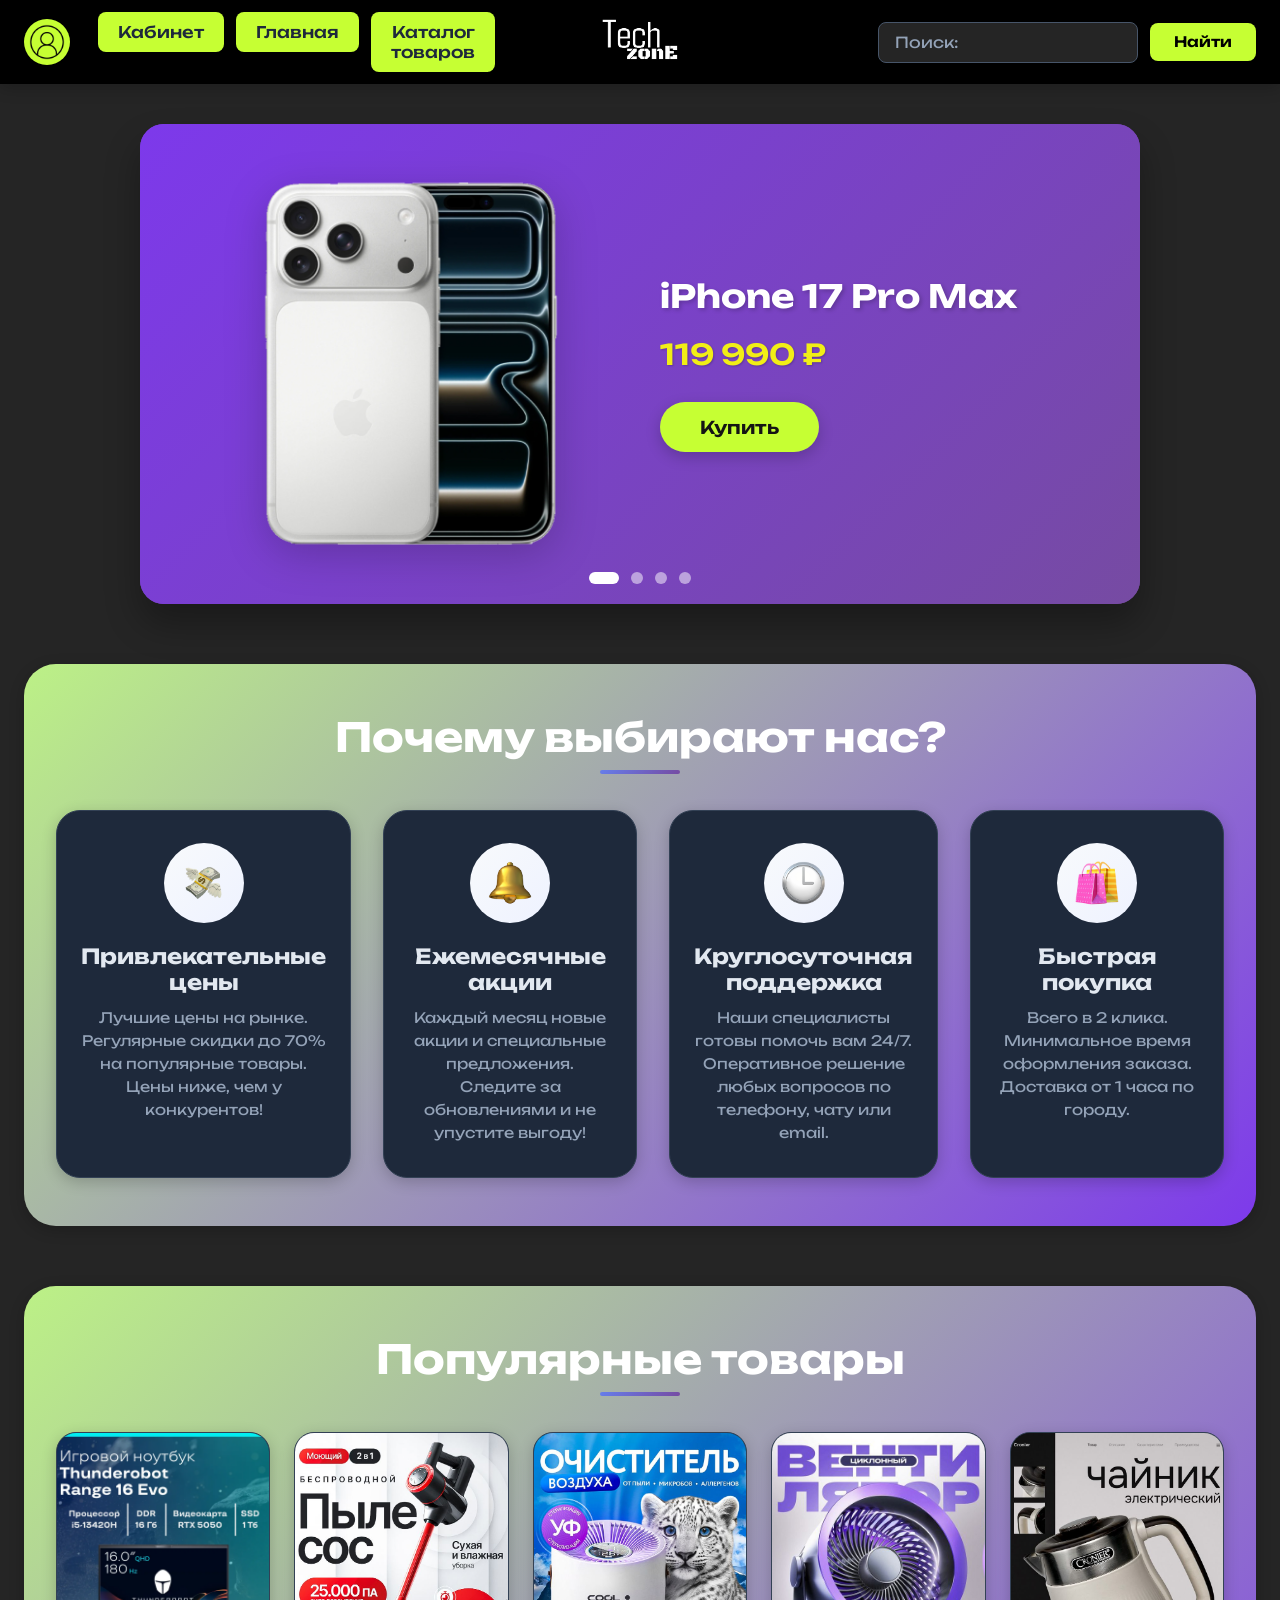
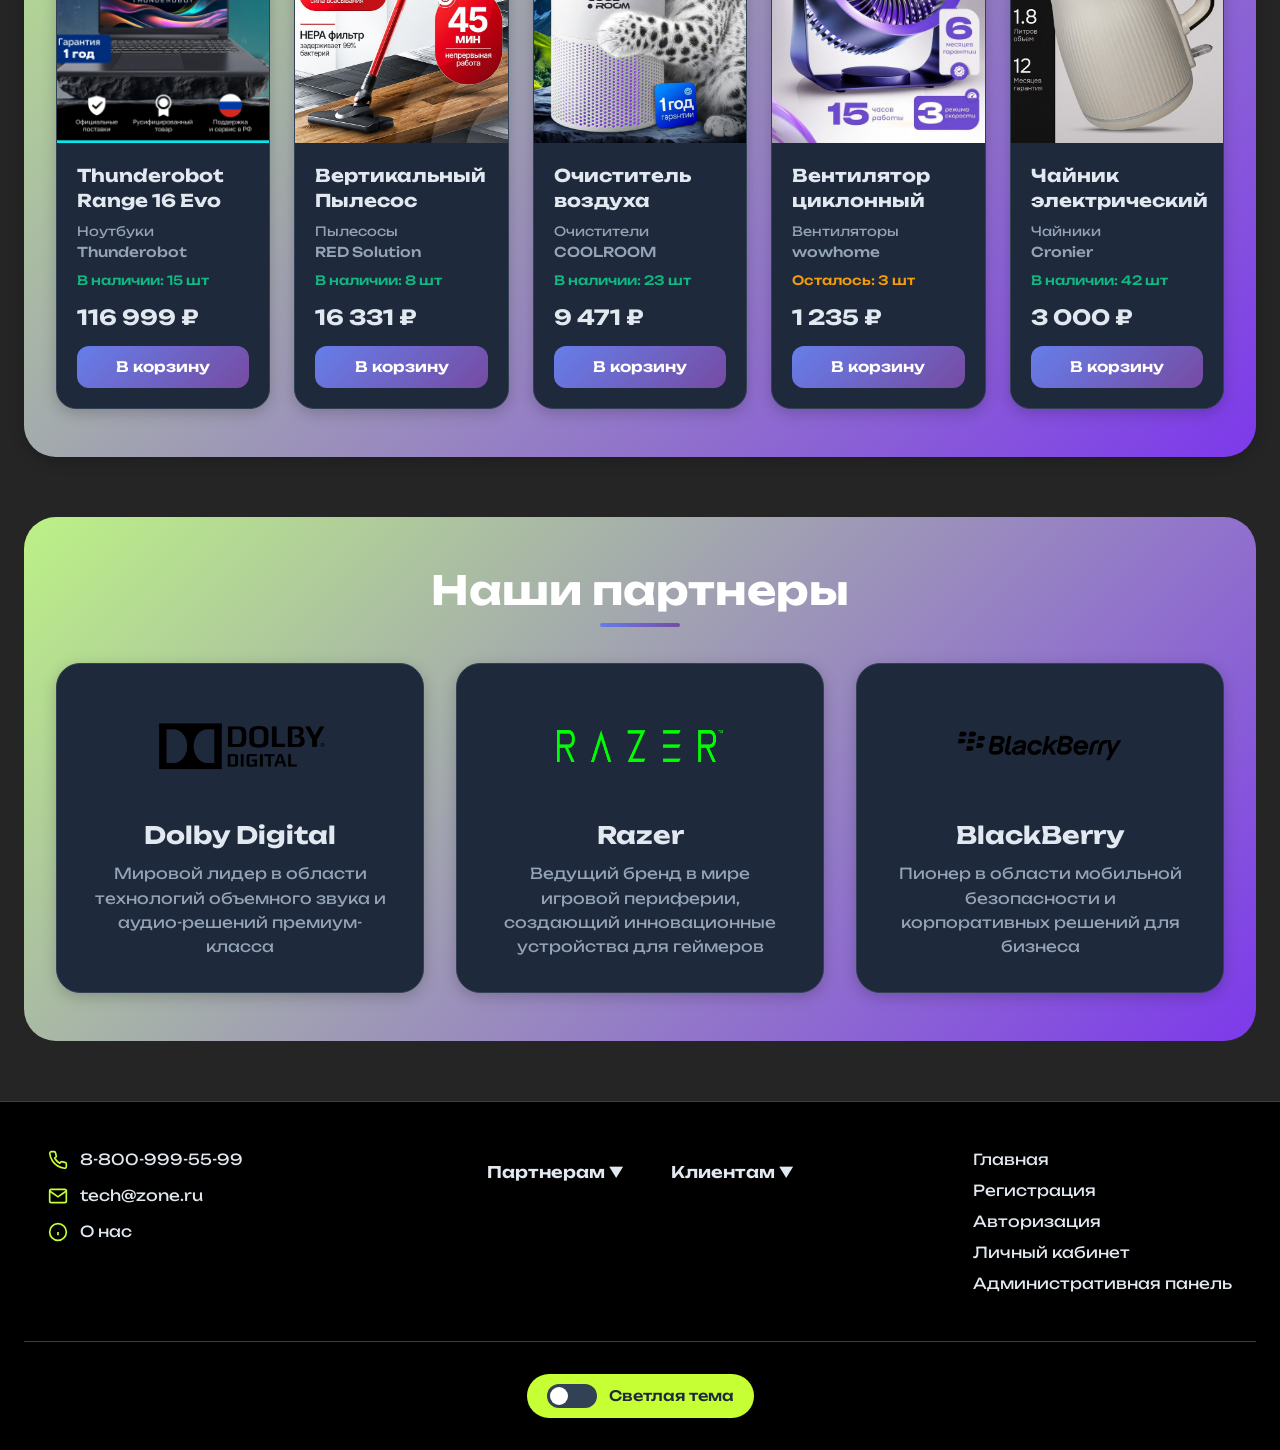
==== commit 332907a0: "добавила 4 слайдер с пайлесосом" ====
--- a/index.html
+++ b/index.html
@@ -7,8 +7,6 @@
     <link rel="stylesheet" href="style.css">
 </head>
 <body>
-
-    <!--чекбокс переключения темы -->
     <input type="checkbox" id="theme-toggle" class="theme-toggle-input">
 
     <header class="header">
@@ -101,6 +99,7 @@
                     <input type="radio" name="slider" id="slide1" class="slider-input" checked>
                     <input type="radio" name="slider" id="slide2" class="slider-input">
                     <input type="radio" name="slider" id="slide3" class="slider-input">
+                    <input type="radio" name="slider" id="slide4" class="slider-input">
                     
                     <div class="slides">
 
@@ -118,6 +117,17 @@
 
                         <div class="slide">
                             <div class="slide-image">
+                                <img src="robot.png" alt="Робот пылесос">
+                            </div>
+                            <div class="slide-info">
+                                <h2 class="slide-title">Xiaomi RoboRock</h2>
+                                <div class="slide-price">36 990 ₽</div>
+                                <button class="buy-btn">Купить</button>
+                            </div>
+                        </div>
+
+                        <div class="slide">
+                            <div class="slide-image">
                                 <img src="kolonka.png" alt="Колонка">
                             </div>
                             <div class="slide-info">
@@ -139,10 +149,12 @@
                         </div>
                     </div>
 
+
                     <div class="slider-dots">
                         <label for="slide1" class="dot"></label>
                         <label for="slide2" class="dot"></label>
                         <label for="slide3" class="dot"></label>
+                        <label for="slide4" class="dot"></label>
                     </div>
                 </div>
             </div>
@@ -381,7 +393,7 @@
             </div>
         </div>
         
-        <!--кнопка ывбора темы-->
+        <!--кнопка выбора темы-->
         <div class="theme-switch-wrapper">
             <label for="theme-toggle" class="theme-toggle-label">
                 <span class="theme-toggle-slider"></span>
--- a/style.css
+++ b/style.css
@@ -451,6 +451,9 @@
     transform: translateX(-200%);
 }
 
+#slide4:checked ~ .slides {
+    transform: translateX(-300%);
+}
 .slide-image {
     flex: 1;
     display: flex;
